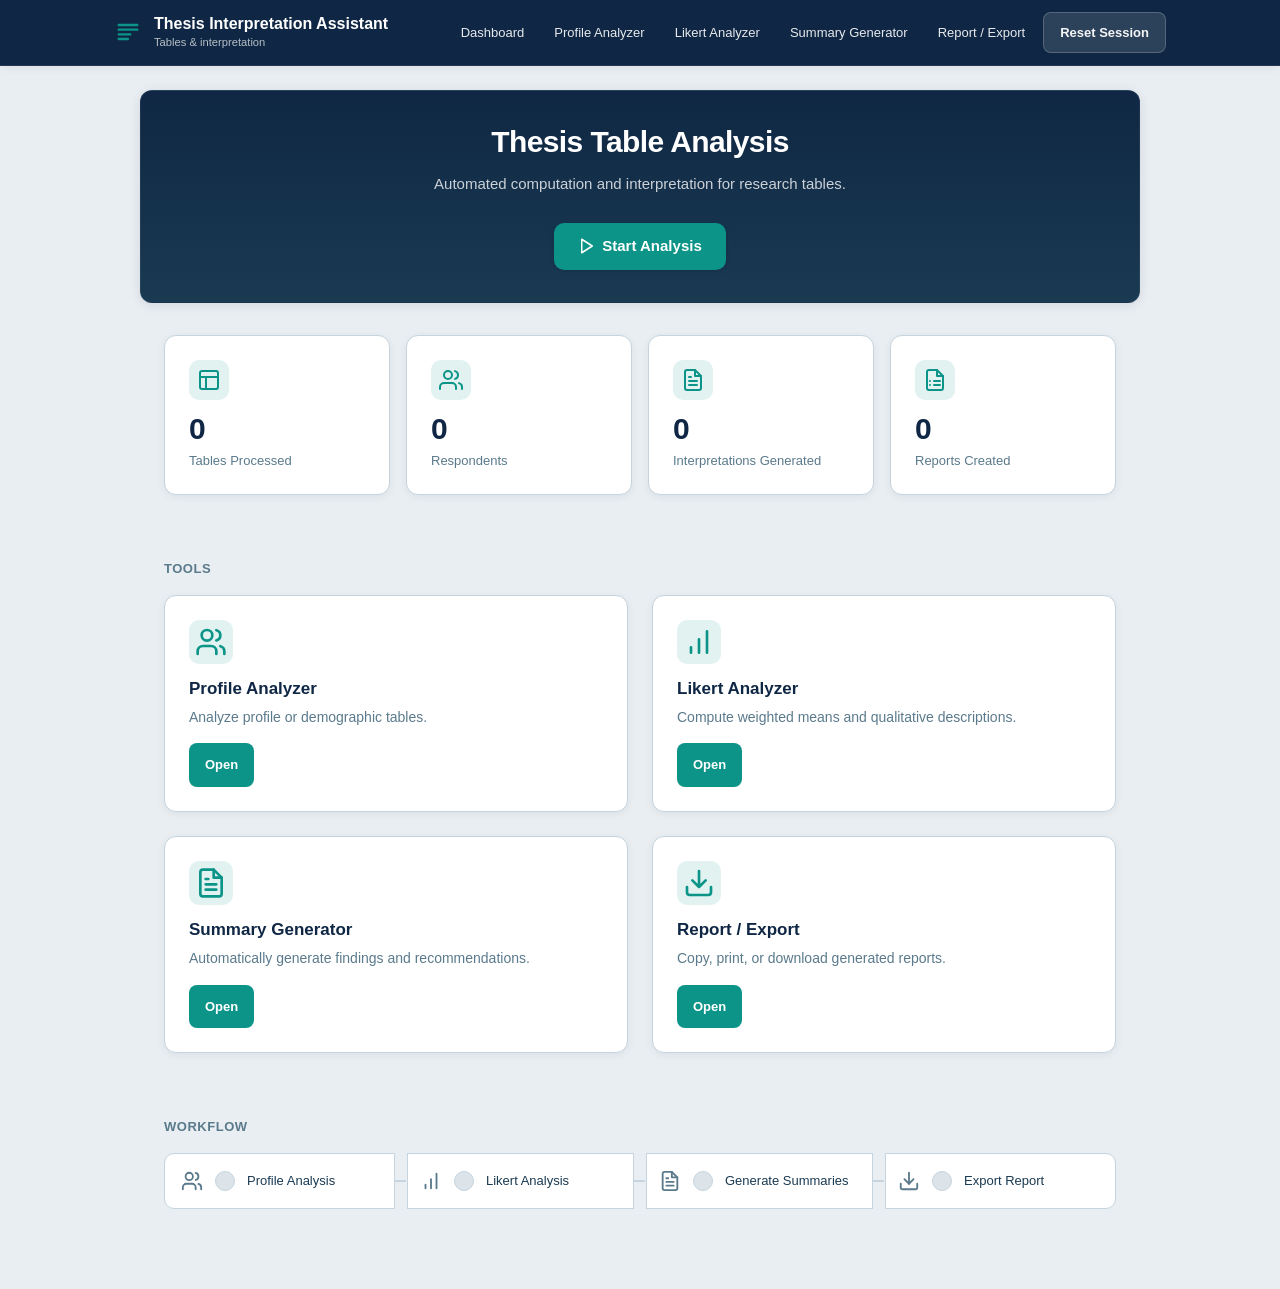
==== index.html @ ba46bb06 "Initial commit: Thesis Interpretation Assistant - static offline website Made-with: Cursor" ====
<!DOCTYPE html>
<html lang="en">
<head>
  <meta charset="UTF-8">
  <meta name="viewport" content="width=device-width, initial-scale=1.0">
  <title>Thesis Interpretation Assistant — Dashboard</title>
  <link rel="stylesheet" href="css/style.css">
</head>
<body>
  <!-- ========== A) Top Bar (sticky) ========== -->
  <header class="top-bar">
    <div class="top-bar__inner container">
      <a href="index.html" class="brand">
        <span class="brand__icon" aria-hidden="true">
          <svg width="28" height="28" viewBox="0 0 24 24" fill="none" xmlns="http://www.w3.org/2000/svg">
            <path d="M4 6h16M4 10h16M4 14h10M4 18h8" stroke="currentColor" stroke-width="2" stroke-linecap="round"/>
          </svg>
        </span>
        <div class="brand__text">
          <span class="brand__name">Thesis Interpretation Assistant</span>
          <span class="brand__tagline">Tables & interpretation</span>
        </div>
      </a>
      <nav class="top-bar__nav" aria-label="Main navigation">
        <a href="index.html" class="top-bar__link">Dashboard</a>
        <a href="profile-analyzer.html" class="top-bar__link">Profile Analyzer</a>
        <a href="likert-analyzer.html" class="top-bar__link">Likert Analyzer</a>
        <a href="summary-generator.html" class="top-bar__link">Summary Generator</a>
        <a href="report-export.html" class="top-bar__link">Report / Export</a>
        <button type="button" class="btn btn--reset" id="btn-reset-session" aria-label="Reset session data">Reset Session</button>
      </nav>
      <button type="button" class="hamburger" id="hamburger" aria-label="Toggle menu" aria-expanded="false">
        <span class="hamburger__line"></span>
        <span class="hamburger__line"></span>
        <span class="hamburger__line"></span>
      </button>
    </div>
    <div class="nav-dropdown" id="nav-dropdown" aria-hidden="true">
      <a href="index.html" class="nav-dropdown__link">Dashboard</a>
      <a href="profile-analyzer.html" class="nav-dropdown__link">Profile Analyzer</a>
      <a href="likert-analyzer.html" class="nav-dropdown__link">Likert Analyzer</a>
      <a href="summary-generator.html" class="nav-dropdown__link">Summary Generator</a>
      <a href="report-export.html" class="nav-dropdown__link">Report / Export</a>
      <button type="button" class="btn btn--reset nav-dropdown__reset" id="btn-reset-mobile">Reset Session</button>
    </div>
  </header>

  <main class="main">
    <!-- ========== B) Dashboard Header ========== -->
    <section class="hero dashboard-header" aria-labelledby="hero-title">
      <div class="container dashboard-header__inner">
        <h1 id="hero-title" class="dashboard-header__title">Thesis Table Analysis</h1>
        <p class="dashboard-header__subtitle">Automated computation and interpretation for research tables.</p>
        <a href="profile-analyzer.html" class="btn btn--primary dashboard-header__cta">
          <span class="dashboard-header__cta-icon" aria-hidden="true">
            <svg width="18" height="18" viewBox="0 0 24 24" fill="none" stroke="currentColor" stroke-width="2" stroke-linecap="round" stroke-linejoin="round"><polygon points="5 3 19 12 5 21 5 3"/></svg>
          </span>
          Start Analysis
        </a>
      </div>
    </section>

    <!-- ========== C) Statistics Cards ========== -->
    <section class="kpi" aria-labelledby="kpi-heading">
      <div class="container">
        <h2 id="kpi-heading" class="visually-hidden">Session statistics</h2>
        <div class="kpi__grid">
          <article class="kpi-card" title="Reset with Reset Session">
            <span class="kpi-card__icon" aria-hidden="true">
              <svg width="24" height="24" viewBox="0 0 24 24" fill="none" stroke="currentColor" stroke-width="2" stroke-linecap="round" stroke-linejoin="round"><rect x="3" y="3" width="18" height="18" rx="2"/><path d="M3 9h18M9 21V9"/></svg>
            </span>
            <span class="kpi-card__value" id="kpi-tables">0</span>
            <span class="kpi-card__label">Tables Processed</span>
          </article>
          <article class="kpi-card" title="Reset with Reset Session">
            <span class="kpi-card__icon" aria-hidden="true">
              <svg width="24" height="24" viewBox="0 0 24 24" fill="none" stroke="currentColor" stroke-width="2" stroke-linecap="round" stroke-linejoin="round"><path d="M17 21v-2a4 4 0 0 0-4-4H5a4 4 0 0 0-4 4v2"/><circle cx="9" cy="7" r="4"/><path d="M23 21v-2a4 4 0 0 0-3-3.87M16 3.13a4 4 0 0 1 0 7.75"/></svg>
            </span>
            <span class="kpi-card__value" id="kpi-respondents">0</span>
            <span class="kpi-card__label">Respondents</span>
          </article>
          <article class="kpi-card" title="Reset with Reset Session">
            <span class="kpi-card__icon" aria-hidden="true">
              <svg width="24" height="24" viewBox="0 0 24 24" fill="none" stroke="currentColor" stroke-width="2" stroke-linecap="round" stroke-linejoin="round"><path d="M14 2H6a2 2 0 0 0-2 2v16a2 2 0 0 0 2 2h12a2 2 0 0 0 2-2V8z"/><path d="M14 2v6h6M16 13H8M16 17H8M10 9H8"/></svg>
            </span>
            <span class="kpi-card__value" id="kpi-interpretations">0</span>
            <span class="kpi-card__label">Interpretations Generated</span>
          </article>
          <article class="kpi-card" title="Reset with Reset Session">
            <span class="kpi-card__icon" aria-hidden="true">
              <svg width="24" height="24" viewBox="0 0 24 24" fill="none" stroke="currentColor" stroke-width="2" stroke-linecap="round" stroke-linejoin="round"><path d="M14 2H6a2 2 0 0 0-2 2v16a2 2 0 0 0 2 2h12a2 2 0 0 0 2-2V8z"/><path d="M14 2v6h6M11 13h6M11 17h6M7 13h.01M7 17h.01"/></svg>
            </span>
            <span class="kpi-card__value" id="kpi-reports">0</span>
            <span class="kpi-card__label">Reports Created</span>
          </article>
        </div>
      </div>
    </section>

    <!-- ========== D) Tools Grid (2x2) ========== -->
    <section class="quick-actions" aria-labelledby="quick-actions-heading">
      <div class="container">
        <h2 id="quick-actions-heading" class="section-title">Tools</h2>
        <div class="quick-actions__grid">
          <article class="action-card">
            <span class="action-card__icon" aria-hidden="true">
              <svg width="32" height="32" viewBox="0 0 24 24" fill="none" stroke="currentColor" stroke-width="2" stroke-linecap="round" stroke-linejoin="round"><path d="M16 21v-2a4 4 0 0 0-4-4H6a4 4 0 0 0-4 4v2"/><circle cx="9" cy="7" r="4"/><path d="M22 21v-2a4 4 0 0 0-3-3.87M16 3.13a4 4 0 0 1 0 7.75"/></svg>
            </span>
            <h3 class="action-card__title">Profile Analyzer</h3>
            <p class="action-card__desc">Analyze profile or demographic tables.</p>
            <a href="profile-analyzer.html" class="btn btn--accent">Open</a>
          </article>
          <article class="action-card">
            <span class="action-card__icon" aria-hidden="true">
              <svg width="32" height="32" viewBox="0 0 24 24" fill="none" stroke="currentColor" stroke-width="2" stroke-linecap="round" stroke-linejoin="round"><path d="M12 20V10M18 20V4M6 20v-4"/></svg>
            </span>
            <h3 class="action-card__title">Likert Analyzer</h3>
            <p class="action-card__desc">Compute weighted means and qualitative descriptions.</p>
            <a href="likert-analyzer.html" class="btn btn--accent">Open</a>
          </article>
          <article class="action-card">
            <span class="action-card__icon" aria-hidden="true">
              <svg width="32" height="32" viewBox="0 0 24 24" fill="none" stroke="currentColor" stroke-width="2" stroke-linecap="round" stroke-linejoin="round"><path d="M14 2H6a2 2 0 0 0-2 2v16a2 2 0 0 0 2 2h12a2 2 0 0 0 2-2V8z"/><path d="M14 2v6h6M16 13H8M16 17H8M10 9H8"/></svg>
            </span>
            <h3 class="action-card__title">Summary Generator</h3>
            <p class="action-card__desc">Automatically generate findings and recommendations.</p>
            <a href="summary-generator.html" class="btn btn--accent">Open</a>
          </article>
          <article class="action-card">
            <span class="action-card__icon" aria-hidden="true">
              <svg width="32" height="32" viewBox="0 0 24 24" fill="none" stroke="currentColor" stroke-width="2" stroke-linecap="round" stroke-linejoin="round"><path d="M21 15v4a2 2 0 0 1-2 2H5a2 2 0 0 1-2-2v-4M7 10l5 5 5-5M12 15V3"/></svg>
            </span>
            <h3 class="action-card__title">Report / Export</h3>
            <p class="action-card__desc">Copy, print, or download generated reports.</p>
            <a href="report-export.html" class="btn btn--accent">Open</a>
          </article>
        </div>
      </div>
    </section>

    <!-- ========== E) Workflow Steps ========== -->
    <section class="workflow" aria-labelledby="workflow-heading">
      <div class="container">
        <h2 id="workflow-heading" class="section-title">Workflow</h2>
        <div class="workflow__steps" role="list">
          <div class="workflow__step" role="listitem" id="workflow-step-1">
            <span class="workflow__icon" aria-hidden="true">
              <svg width="22" height="22" viewBox="0 0 24 24" fill="none" stroke="currentColor" stroke-width="2" stroke-linecap="round" stroke-linejoin="round"><path d="M16 21v-2a4 4 0 0 0-4-4H6a4 4 0 0 0-4 4v2"/><circle cx="9" cy="7" r="4"/><path d="M22 21v-2a4 4 0 0 0-3-3.87M16 3.13a4 4 0 0 1 0 7.75"/></svg>
            </span>
            <span class="workflow__mark" aria-hidden="true"></span>
            <span class="workflow__label">Profile Analysis</span>
          </div>
          <div class="workflow__step" role="listitem" id="workflow-step-2">
            <span class="workflow__icon" aria-hidden="true">
              <svg width="22" height="22" viewBox="0 0 24 24" fill="none" stroke="currentColor" stroke-width="2" stroke-linecap="round" stroke-linejoin="round"><path d="M12 20V10"/><path d="M18 20V4"/><path d="M6 20v-4"/></svg>
            </span>
            <span class="workflow__mark" aria-hidden="true"></span>
            <span class="workflow__label">Likert Analysis</span>
          </div>
          <div class="workflow__step" role="listitem" id="workflow-step-3">
            <span class="workflow__icon" aria-hidden="true">
              <svg width="22" height="22" viewBox="0 0 24 24" fill="none" stroke="currentColor" stroke-width="2" stroke-linecap="round" stroke-linejoin="round"><path d="M14 2H6a2 2 0 0 0-2 2v16a2 2 0 0 0 2 2h12a2 2 0 0 0 2-2V8z"/><path d="M14 2v6h6"/><path d="M16 13H8"/><path d="M16 17H8"/><path d="M10 9H8"/></svg>
            </span>
            <span class="workflow__mark" aria-hidden="true"></span>
            <span class="workflow__label">Generate Summaries</span>
          </div>
          <div class="workflow__step workflow__step--last" role="listitem" id="workflow-step-4">
            <span class="workflow__icon" aria-hidden="true">
              <svg width="22" height="22" viewBox="0 0 24 24" fill="none" stroke="currentColor" stroke-width="2" stroke-linecap="round" stroke-linejoin="round"><path d="M21 15v4a2 2 0 0 1-2 2H5a2 2 0 0 1-2-2v-4"/><polyline points="7 10 12 15 17 10"/><line x1="12" y1="15" x2="12" y2="3"/></svg>
            </span>
            <span class="workflow__mark" aria-hidden="true"></span>
            <span class="workflow__label">Export Report</span>
          </div>
        </div>
      </div>
    </section>

  </main>

  <!-- ========== Reset Session Confirmation Modal ========== -->
  <div class="modal" id="reset-modal" role="dialog" aria-labelledby="modal-title" aria-modal="true" hidden>
    <div class="modal__backdrop" id="modal-backdrop"></div>
    <div class="modal__panel">
      <h2 id="modal-title" class="modal__title">Reset session?</h2>
      <p class="modal__text">Clear session counters and recent activity. Cannot be undone.</p>
      <div class="modal__actions">
        <button type="button" class="btn btn--secondary" id="modal-cancel">Cancel</button>
        <button type="button" class="btn btn--danger" id="modal-confirm">Reset Session</button>
      </div>
    </div>
  </div>

  <script src="js/dashboard.js"></script>
</body>
</html>
---- css/style.css ----
/* ============================================
   Thesis Interpretation Assistant — Dashboard
   Deep Ocean theme: navy, teal, white cards
   ============================================ */

:root {
  /* Deep Ocean palette */
  --ocean-deep: #0a1628;
  --ocean-navy: #0f2744;
  --ocean-mid: #1a3a52;
  --teal: #0d9488;
  --teal-hover: #0f766e;
  --teal-light: rgba(13, 148, 136, 0.12);
  --bg: #e8eef2;
  --bg-elevated: #ffffff;
  --border: #c5d4de;
  --border-subtle: #dce4e9;
  --text: #0f2744;
  --text-secondary: #1a3a52;
  --text-muted: #5a7a8c;
  --accent: var(--teal);
  --accent-hover: var(--teal-hover);
  --accent-bg: var(--teal-light);
  --radius-sm: 8px;
  --radius-md: 10px;
  --radius-lg: 12px;
  --radius-xl: 12px;
  --shadow: 0 2px 8px rgba(10, 22, 40, 0.06);
  --shadow-hover: 0 4px 16px rgba(10, 22, 40, 0.1);
  --space-xs: 6px;
  --space-sm: 12px;
  --space-md: 16px;
  --space-lg: 24px;
  --space-xl: 32px;
  --space-2xl: 48px;
  --font-sans: -apple-system, BlinkMacSystemFont, "Segoe UI", Roboto, "Helvetica Neue", Arial, sans-serif;
  --transition: 0.2s ease;
}

.visually-hidden {
  position: absolute;
  width: 1px;
  height: 1px;
  padding: 0;
  margin: -1px;
  overflow: hidden;
  clip: rect(0, 0, 0, 0);
  white-space: nowrap;
  border: 0;
}

*, *::before, *::after { box-sizing: border-box; }
html { scroll-behavior: smooth; }
body {
  margin: 0;
  font-family: var(--font-sans);
  font-size: 15px;
  line-height: 1.5;
  color: var(--text);
  background: var(--bg);
  min-height: 100vh;
  -webkit-font-smoothing: antialiased;
}

.container {
  max-width: 1000px;
  margin: 0 auto;
  padding: 0 var(--space-lg);
}
.container--wide {
  max-width: 1100px;
}

/* ========== Top Bar (Deep Ocean) ========== */
.top-bar {
  position: sticky;
  top: 0;
  z-index: 100;
  background: var(--ocean-navy);
  border-bottom: 1px solid rgba(255, 255, 255, 0.08);
  box-shadow: var(--shadow);
}
.top-bar__inner {
  display: flex;
  align-items: center;
  justify-content: space-between;
  gap: var(--space-md);
  padding: var(--space-sm) var(--space-lg);
  max-width: 1100px;
  margin: 0 auto;
}
.brand {
  display: inline-flex;
  align-items: center;
  gap: var(--space-sm);
  color: var(--bg-elevated);
  text-decoration: none;
  transition: opacity var(--transition);
}
.brand:hover { opacity: 0.9; }
.brand__icon {
  display: flex;
  color: var(--teal);
  flex-shrink: 0;
}
.brand__text { display: flex; flex-direction: column; gap: 1px; }
.brand__name {
  font-weight: 600;
  font-size: 1rem;
  line-height: 1.2;
  color: var(--bg-elevated);
}
.brand__tagline {
  font-size: 0.7rem;
  color: rgba(255, 255, 255, 0.7);
  font-weight: 400;
}
.top-bar__nav {
  display: flex;
  align-items: center;
  gap: var(--space-xs);
  flex-wrap: wrap;
}
.top-bar__link {
  color: rgba(255, 255, 255, 0.9);
  text-decoration: none;
  font-size: 0.8125rem;
  font-weight: 500;
  padding: var(--space-xs) var(--space-sm);
  border-radius: var(--radius-sm);
  transition: color var(--transition), background var(--transition);
}
.top-bar__link:hover {
  color: var(--bg-elevated);
  background: rgba(255, 255, 255, 0.1);
}

/* Buttons */
.btn {
  display: inline-flex;
  align-items: center;
  justify-content: center;
  padding: var(--space-sm) var(--space-md);
  font-family: var(--font-sans);
  font-size: 0.8125rem;
  font-weight: 600;
  border-radius: var(--radius-sm);
  border: none;
  cursor: pointer;
  text-decoration: none;
  transition: background var(--transition), color var(--transition), transform var(--transition);
}
.btn--reset {
  background: rgba(255, 255, 255, 0.12);
  color: rgba(255, 255, 255, 0.95);
  border: 1px solid rgba(255, 255, 255, 0.2);
}
.btn--reset:hover {
  background: rgba(255, 255, 255, 0.2);
  color: var(--bg-elevated);
}
.btn--primary {
  background: var(--accent);
  color: #fff;
}
.btn--primary:hover {
  background: var(--accent-hover);
  transform: translateY(-1px);
}
.btn--secondary {
  background: transparent;
  color: var(--accent);
  border: 1px solid var(--accent);
}
.btn--secondary:hover {
  background: var(--accent-bg);
  transform: translateY(-1px);
}
.btn--accent {
  background: var(--accent);
  color: #fff;
  margin-top: auto;
  align-self: flex-start;
}
.btn--accent:hover {
  background: var(--accent-hover);
  transform: translateY(-1px);
}
.btn--danger {
  background: #dc2626;
  color: #fff;
}
.btn--danger:hover {
  background: #b91c1c;
  transform: translateY(-1px);
}

/* Hamburger */
.hamburger {
  display: none;
  flex-direction: column;
  justify-content: center;
  gap: 5px;
  width: 40px;
  height: 40px;
  padding: 0;
  border: none;
  background: transparent;
  color: var(--bg-elevated);
  cursor: pointer;
  border-radius: var(--radius-sm);
  transition: background var(--transition);
}
.hamburger:hover { background: rgba(255, 255, 255, 0.1); }
.hamburger__line {
  display: block;
  width: 20px;
  height: 2px;
  background: currentColor;
  border-radius: 1px;
  margin: 0 auto;
  transition: transform 0.25s, opacity 0.25s;
}
.hamburger[aria-expanded="true"] .hamburger__line:nth-child(1) {
  transform: translateY(7px) rotate(45deg);
}
.hamburger[aria-expanded="true"] .hamburger__line:nth-child(2) { opacity: 0; }
.hamburger[aria-expanded="true"] .hamburger__line:nth-child(3) {
  transform: translateY(-7px) rotate(-45deg);
}

.nav-dropdown {
  display: none;
  background: var(--ocean-mid);
  padding: var(--space-md) var(--space-lg);
  border-top: 1px solid rgba(255, 255, 255, 0.1);
  flex-direction: column;
  gap: var(--space-xs);
}
.nav-dropdown.is-open { display: flex; }
.nav-dropdown__link {
  color: rgba(255, 255, 255, 0.9);
  text-decoration: none;
  font-size: 0.875rem;
  padding: var(--space-sm);
  border-radius: var(--radius-sm);
  transition: background var(--transition), color var(--transition);
}
.nav-dropdown__link:hover {
  color: var(--bg-elevated);
  background: rgba(255, 255, 255, 0.1);
}
.nav-dropdown__reset {
  width: 100%;
  margin-top: var(--space-sm);
  background: rgba(255, 255, 255, 0.15);
  color: var(--bg-elevated);
  border-color: rgba(255, 255, 255, 0.25);
}
.nav-dropdown__reset:hover {
  background: rgba(255, 255, 255, 0.25);
}

@media (max-width: 900px) {
  .top-bar__nav { display: none; }
  .hamburger { display: flex; }
}

/* ========== Dashboard Header (minimal) ========== */
.main { padding-bottom: var(--space-2xl); }
.hero {
  padding: var(--space-xl) 0;
}
.dashboard-header {
  background: linear-gradient(180deg, var(--ocean-navy) 0%, var(--ocean-mid) 100%);
  border: 1px solid rgba(255, 255, 255, 0.06);
  border-radius: var(--radius-lg);
  box-shadow: 0 2px 12px rgba(10, 22, 40, 0.1);
  margin-top: var(--space-lg);
  margin-left: auto;
  margin-right: auto;
  margin-bottom: 0;
  max-width: 1000px;
  padding: var(--space-xl) var(--space-lg);
  box-sizing: border-box;
}
.dashboard-header__inner {
  display: flex;
  flex-direction: column;
  align-items: center;
  justify-content: center;
  text-align: center;
  gap: var(--space-sm);
  max-width: none;
  padding: 0;
}
.dashboard-header__title {
  margin: 0;
  font-size: clamp(1.5rem, 4vw, 1.875rem);
  font-weight: 700;
  line-height: 1.25;
  color: var(--bg-elevated);
  letter-spacing: -0.02em;
}
.dashboard-header__subtitle {
  margin: 0;
  font-size: 0.9375rem;
  font-weight: 400;
  color: rgba(255, 255, 255, 0.78);
  line-height: 1.5;
}
.dashboard-header__cta {
  display: inline-flex;
  align-items: center;
  justify-content: center;
  gap: var(--space-xs);
  margin-top: var(--space-md);
  padding: var(--space-sm) var(--space-lg);
  font-size: 0.9375rem;
  font-weight: 600;
  border-radius: 10px;
  background: var(--teal);
  color: #fff;
  border: none;
  box-shadow: 0 1px 4px rgba(0, 0, 0, 0.15);
  transition: background 0.2s ease, transform 0.15s ease;
}
.dashboard-header__cta:hover {
  background: var(--teal-hover);
  transform: translateY(-1px);
}
.dashboard-header__cta:focus-visible {
  outline: 2px solid rgba(255, 255, 255, 0.5);
  outline-offset: 2px;
}
.dashboard-header__cta-icon {
  display: inline-flex;
  flex-shrink: 0;
}

@media (max-width: 640px) {
  .dashboard-header {
    padding: var(--space-lg) var(--space-md);
  }
  .dashboard-header__cta {
    width: 100%;
    max-width: 240px;
  }
}

/* ========== Section titles ========== */
.section-title {
  margin: 0 0 var(--space-md);
  font-size: 0.8125rem;
  font-weight: 600;
  color: var(--text-muted);
  text-transform: uppercase;
  letter-spacing: 0.04em;
}

/* ========== Statistics (KPI) Cards ========== */
.kpi { padding: var(--space-xl) 0; }
.kpi__grid {
  display: grid;
  grid-template-columns: repeat(4, 1fr);
  gap: var(--space-md);
}
.kpi-card {
  background: var(--bg-elevated);
  border: 1px solid var(--border);
  border-radius: var(--radius-lg);
  padding: var(--space-lg);
  box-shadow: var(--shadow);
  display: flex;
  flex-direction: column;
  gap: var(--space-xs);
  transition: box-shadow var(--transition), transform var(--transition), border-color var(--transition);
}
.kpi-card:hover {
  box-shadow: var(--shadow-hover);
  transform: translateY(-2px);
  border-color: var(--border-subtle);
}
.kpi-card__icon {
  display: inline-flex;
  width: 40px;
  height: 40px;
  align-items: center;
  justify-content: center;
  background: var(--accent-bg);
  color: var(--teal);
  border-radius: var(--radius-md);
  margin-bottom: var(--space-xs);
  flex-shrink: 0;
}
.kpi-card__value {
  font-size: 1.875rem;
  font-weight: 700;
  color: var(--text);
  line-height: 1.1;
  letter-spacing: -0.02em;
}
.kpi-card__label {
  font-size: 0.8125rem;
  font-weight: 500;
  color: var(--text-muted);
}
.kpi-card__hint {
  display: none;
}

@media (max-width: 768px) {
  .kpi__grid { grid-template-columns: repeat(2, 1fr); }
}
@media (max-width: 420px) {
  .kpi__grid { grid-template-columns: 1fr; }
}

/* ========== Tools (2x2 grid) ========== */
.quick-actions { padding: var(--space-xl) 0; }
.quick-actions__grid {
  display: grid;
  grid-template-columns: repeat(2, 1fr);
  gap: var(--space-lg);
}
.action-card {
  background: var(--bg-elevated);
  border: 1px solid var(--border);
  border-radius: var(--radius-lg);
  padding: var(--space-lg);
  box-shadow: var(--shadow);
  display: flex;
  flex-direction: column;
  min-height: 180px;
  transition: box-shadow var(--transition), border-color var(--transition), transform var(--transition);
}
.action-card:hover {
  box-shadow: var(--shadow-hover);
  border-color: var(--teal);
  transform: translateY(-2px);
}
.action-card__icon {
  display: inline-flex;
  width: 44px;
  height: 44px;
  align-items: center;
  justify-content: center;
  background: var(--accent-bg);
  color: var(--teal);
  border-radius: var(--radius-md);
  margin-bottom: var(--space-sm);
  flex-shrink: 0;
}
.action-card__title {
  margin: 0 0 var(--space-xs);
  font-size: 1.0625rem;
  font-weight: 600;
  color: var(--text);
}
.action-card__desc {
  margin: 0 0 var(--space-md);
  font-size: 0.875rem;
  color: var(--text-muted);
  line-height: 1.45;
  flex-grow: 1;
}
.action-card .btn--accent {
  background: var(--teal);
  color: #fff;
  align-self: flex-start;
  margin-top: auto;
}
.action-card .btn--accent:hover {
  background: var(--teal-hover);
}

@media (max-width: 640px) {
  .quick-actions__grid { grid-template-columns: 1fr; }
}

/* ========== Workflow (horizontal steps + connectors) ========== */
.workflow { padding: var(--space-xl) 0; }
.workflow__steps {
  display: flex;
  align-items: stretch;
  list-style: none;
  margin: 0;
  padding: 0;
  gap: 0;
}
.workflow__step {
  display: flex;
  align-items: center;
  gap: var(--space-sm);
  flex: 1;
  min-width: 0;
  padding: var(--space-md) var(--space-sm);
  background: var(--bg-elevated);
  border: 1px solid var(--border);
  position: relative;
  transition: border-color var(--transition), background var(--transition);
}
.workflow__step:not(:last-child) {
  margin-right: 12px;
}
.workflow__step:first-child {
  border-radius: var(--radius-md) 0 0 var(--radius-md);
  padding-left: var(--space-md);
}
.workflow__step--last,
.workflow__step:last-child {
  border-radius: 0 var(--radius-md) var(--radius-md) 0;
  padding-right: var(--space-md);
  margin-right: 0;
}
.workflow__step--last::after,
.workflow__step:last-child::after {
  display: none;
}
.workflow__step::after {
  content: "";
  position: absolute;
  left: calc(100% + 1px);
  top: 50%;
  width: 11px;
  height: 2px;
  background: var(--border);
  margin-top: -1px;
  z-index: 0;
}
.workflow__step.is-done::after {
  background: var(--teal);
}
.workflow__step:hover {
  background: var(--border-subtle);
}
.workflow__step.is-done .workflow__mark {
  background: var(--teal);
  color: #fff;
  border-color: var(--teal);
}
.workflow__step.is-done .workflow__mark::after {
  content: "✓";
  font-size: 0.7rem;
  font-weight: 700;
}
.workflow__icon {
  flex-shrink: 0;
  display: inline-flex;
  align-items: center;
  justify-content: center;
  color: var(--text-muted);
  transition: color var(--transition);
}
.workflow__step.is-done .workflow__icon {
  color: var(--teal);
}
.workflow__mark {
  width: 20px;
  height: 20px;
  border-radius: 50%;
  background: var(--border-subtle);
  border: 1px solid var(--border);
  flex-shrink: 0;
  display: inline-flex;
  align-items: center;
  justify-content: center;
  transition: background var(--transition), border-color var(--transition);
  position: relative;
  z-index: 1;
}
.workflow__label {
  font-size: 0.8125rem;
  font-weight: 500;
  color: var(--text-secondary);
  white-space: nowrap;
  overflow: hidden;
  text-overflow: ellipsis;
}
.workflow__step.is-done .workflow__label {
  color: var(--text);
}

@media (max-width: 768px) {
  .workflow__steps { flex-wrap: wrap; gap: var(--space-sm); }
  .workflow__step {
    flex: 1 1 calc(50% - var(--space-sm) / 2);
    border: 1px solid var(--border);
    border-radius: var(--radius-md);
    padding: var(--space-sm) var(--space-md);
  }
  .workflow__step::after { display: none; }
  .workflow__step--last::after,
  .workflow__step:last-child::after { display: none; }
}
@media (max-width: 480px) {
  .workflow__step { flex: 1 1 100%; }
}

/* ========== Recent Activity ========== */
.bottom-section {
  padding: var(--space-xl) 0 var(--space-2xl);
  border-top: 1px solid var(--border);
  margin-top: var(--space-lg);
}
.bottom-section .container--wide {
  display: flex;
  flex-direction: column;
  gap: var(--space-xl);
}
.recent-activity {
  margin: 0;
}
.recent-activity__title {
  margin: 0 0 var(--space-sm);
  font-size: 0.8125rem;
  font-weight: 600;
  color: var(--text-muted);
  text-transform: uppercase;
  letter-spacing: 0.04em;
}
.recent-activity__card {
  background: var(--bg-elevated);
  border: 1px solid var(--border);
  border-radius: var(--radius-lg);
  padding: var(--space-lg);
  box-shadow: var(--shadow);
  display: flex;
  gap: var(--space-sm);
  align-items: flex-start;
}
.recent-activity__icon {
  flex-shrink: 0;
  color: var(--text-muted);
  opacity: 0.7;
  margin-top: 2px;
}
.recent-activity__list {
  list-style: none;
  margin: 0;
  padding: 0;
  display: flex;
  flex-direction: column;
  gap: 0;
  flex: 1;
}
.recent-activity__item {
  font-size: 0.8125rem;
  padding: var(--space-sm) 0;
  border-bottom: 1px solid var(--border-subtle);
  display: flex;
  flex-direction: column;
  gap: 2px;
}
.recent-activity__item:last-child { border-bottom: none; }
.recent-activity__item-text { color: var(--text); }
.recent-activity__item-time {
  font-size: 0.7rem;
  color: var(--text-muted);
}
.recent-activity__empty {
  font-size: 0.875rem;
  color: var(--text-muted);
  padding: var(--space-sm) 0;
  border: none;
  font-style: normal;
  opacity: 0.9;
}

/* ========== Export Section ========== */
.export-section {
  margin: 0;
}
.export-section__card {
  background: var(--bg-elevated);
  border: 1px solid var(--border);
  border-radius: var(--radius-lg);
  padding: var(--space-lg);
  box-shadow: var(--shadow);
}
.export-section__desc {
  margin: 0 0 var(--space-md);
  font-size: 0.9375rem;
  color: var(--text-secondary);
}
.export-section__actions {
  display: flex;
  flex-wrap: wrap;
  gap: var(--space-sm);
}
.btn--export {
  display: inline-flex;
  align-items: center;
  gap: var(--space-xs);
  padding: var(--space-sm) var(--space-md);
  font-size: 0.875rem;
  font-weight: 500;
  background: var(--bg);
  color: var(--text);
  border: 1px solid var(--border);
  border-radius: var(--radius-sm);
  text-decoration: none;
  transition: background var(--transition), border-color var(--transition), color var(--transition);
}
.btn--export:hover {
  background: var(--accent-bg);
  border-color: var(--teal);
  color: var(--ocean-navy);
}
.btn__icon {
  display: inline-flex;
  flex-shrink: 0;
  color: var(--teal);
}

/* ========== System Status Badge ========== */
.status-badge {
  display: inline-flex;
  align-items: center;
  gap: var(--space-xs);
  padding: var(--space-sm) var(--space-md);
  background: rgba(34, 197, 94, 0.12);
  border: 1px solid rgba(34, 197, 94, 0.3);
  border-radius: var(--radius-sm);
  font-size: 0.8125rem;
  color: var(--text-secondary);
  width: fit-content;
}
.status-badge__icon {
  display: inline-flex;
  flex-shrink: 0;
  color: #16a34a;
}

/* ========== Footer ========== */
.footer {
  padding: var(--space-lg) 0 0;
  border-top: 1px solid var(--border);
  margin-top: var(--space-md);
}
.footer__version {
  margin: 0 0 var(--space-xs);
  font-size: 0.75rem;
  color: var(--text-muted);
  font-weight: 600;
}
.footer__brand {
  margin: 0;
  font-size: 0.8125rem;
  color: var(--text-muted);
  line-height: 1.4;
}

/* ========== Modal ========== */
.modal {
  position: fixed;
  inset: 0;
  z-index: 200;
  display: flex;
  align-items: center;
  justify-content: center;
  padding: var(--space-lg);
}
.modal[hidden] { display: none; }
.modal__backdrop {
  position: absolute;
  inset: 0;
  background: rgba(0, 0, 0, 0.4);
  cursor: pointer;
}
.modal__panel {
  position: relative;
  background: var(--bg-elevated);
  border: 1px solid var(--border);
  border-radius: var(--radius-lg);
  padding: var(--space-xl);
  max-width: 380px;
  width: 100%;
  box-shadow: var(--shadow-hover);
  animation: modalIn 0.2s ease;
}
@keyframes modalIn {
  from { opacity: 0; transform: scale(0.98); }
  to { opacity: 1; transform: scale(1); }
}
.modal__title {
  margin: 0 0 var(--space-sm);
  font-size: 1.125rem;
  font-weight: 600;
  color: var(--text);
}
.modal__text {
  margin: 0 0 var(--space-lg);
  font-size: 0.875rem;
  color: var(--text-secondary);
  line-height: 1.5;
}
.modal__actions {
  display: flex;
  gap: var(--space-sm);
  justify-content: flex-end;
}
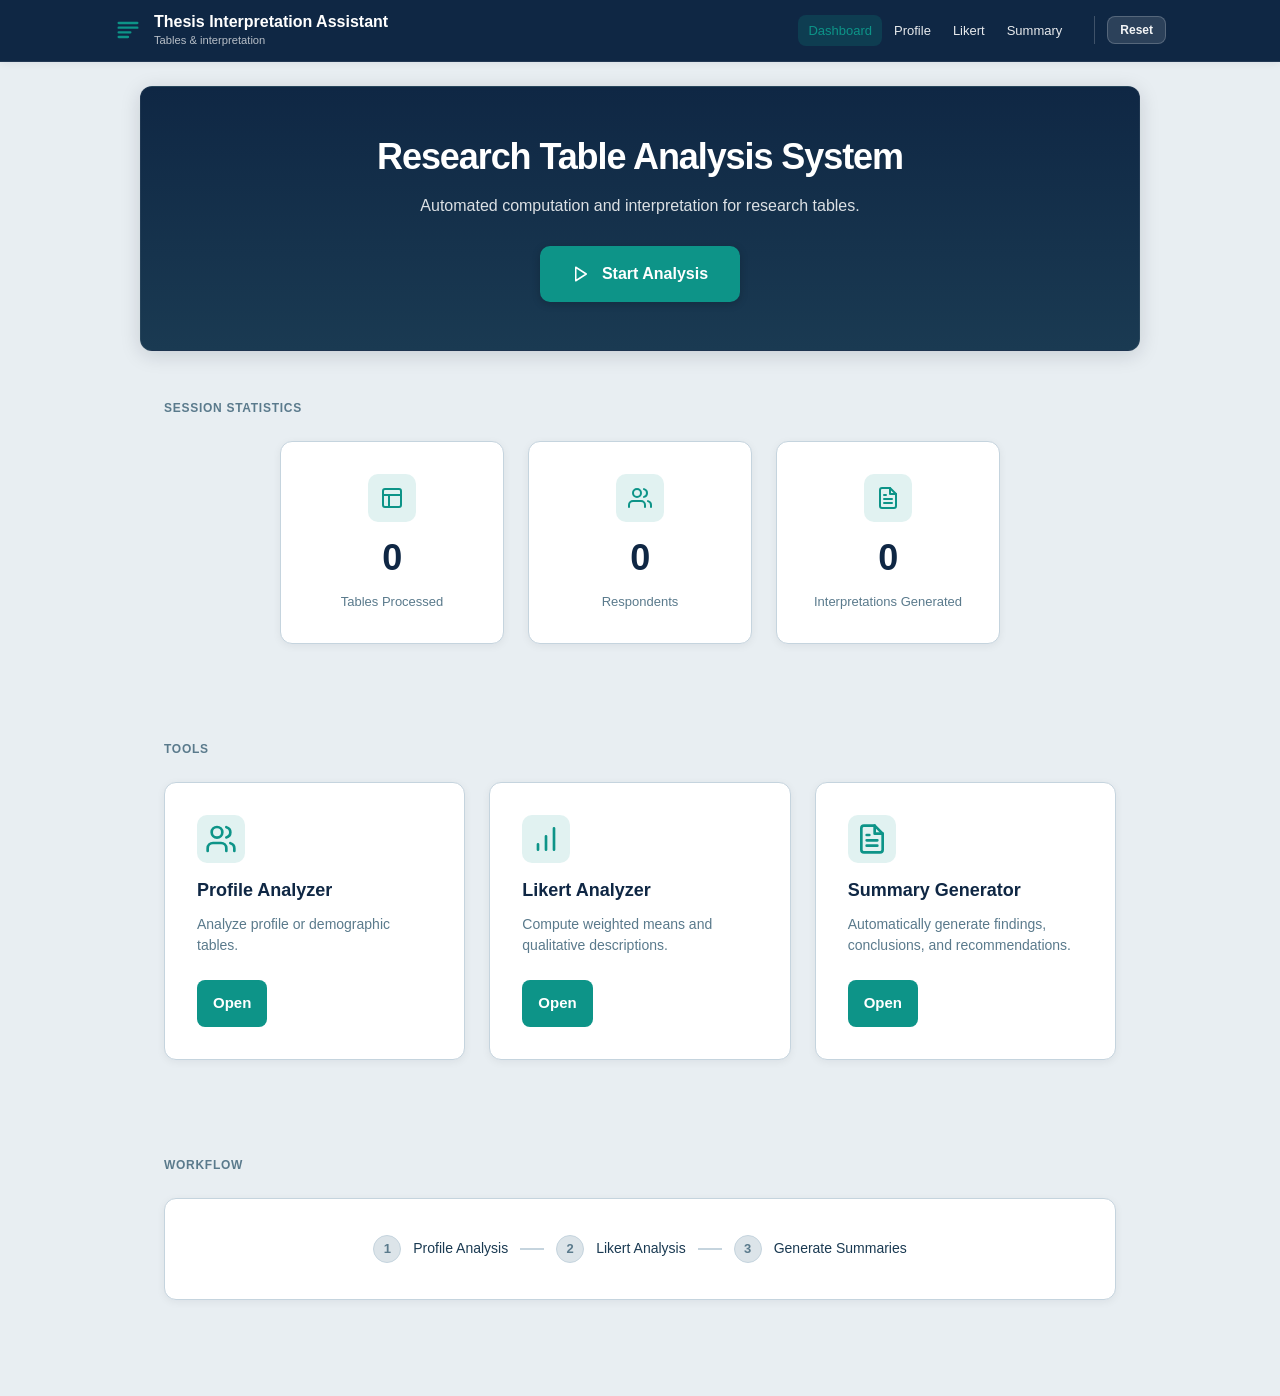
==== commit 5812c923: "done" ====
--- a/index.html
+++ b/index.html
@@ -21,14 +21,17 @@
           <span class="brand__tagline">Tables & interpretation</span>
         </div>
       </a>
-      <nav class="top-bar__nav" aria-label="Main navigation">
-        <a href="index.html" class="top-bar__link">Dashboard</a>
-        <a href="profile-analyzer.html" class="top-bar__link">Profile Analyzer</a>
-        <a href="likert-analyzer.html" class="top-bar__link">Likert Analyzer</a>
-        <a href="summary-generator.html" class="top-bar__link">Summary Generator</a>
-        <a href="report-export.html" class="top-bar__link">Report / Export</a>
-        <button type="button" class="btn btn--reset" id="btn-reset-session" aria-label="Reset session data">Reset Session</button>
-      </nav>
+      <div class="top-bar__right">
+        <nav class="top-bar__nav" aria-label="Main navigation">
+          <a href="index.html" class="top-bar__link is-active">Dashboard</a>
+          <a href="profile-analyzer.html" class="top-bar__link">Profile</a>
+          <a href="likert-analyzer.html" class="top-bar__link">Likert</a>
+          <a href="summary-generator.html" class="top-bar__link">Summary</a>
+        </nav>
+        <div class="top-bar__actions">
+          <button type="button" class="btn btn--reset btn--sm" id="btn-reset-session" aria-label="Reset session data">Reset</button>
+        </div>
+      </div>
       <button type="button" class="hamburger" id="hamburger" aria-label="Toggle menu" aria-expanded="false">
         <span class="hamburger__line"></span>
         <span class="hamburger__line"></span>
@@ -37,11 +40,10 @@
     </div>
     <div class="nav-dropdown" id="nav-dropdown" aria-hidden="true">
       <a href="index.html" class="nav-dropdown__link">Dashboard</a>
-      <a href="profile-analyzer.html" class="nav-dropdown__link">Profile Analyzer</a>
-      <a href="likert-analyzer.html" class="nav-dropdown__link">Likert Analyzer</a>
-      <a href="summary-generator.html" class="nav-dropdown__link">Summary Generator</a>
-      <a href="report-export.html" class="nav-dropdown__link">Report / Export</a>
-      <button type="button" class="btn btn--reset nav-dropdown__reset" id="btn-reset-mobile">Reset Session</button>
+      <a href="profile-analyzer.html" class="nav-dropdown__link">Profile</a>
+      <a href="likert-analyzer.html" class="nav-dropdown__link">Likert</a>
+      <a href="summary-generator.html" class="nav-dropdown__link">Summary</a>
+      <button type="button" class="btn btn--reset nav-dropdown__reset" id="btn-reset-mobile">Reset</button>
     </div>
   </header>
 
@@ -49,7 +51,7 @@
     <!-- ========== B) Dashboard Header ========== -->
     <section class="hero dashboard-header" aria-labelledby="hero-title">
       <div class="container dashboard-header__inner">
-        <h1 id="hero-title" class="dashboard-header__title">Thesis Table Analysis</h1>
+        <h1 id="hero-title" class="dashboard-header__title">Research Table Analysis System</h1>
         <p class="dashboard-header__subtitle">Automated computation and interpretation for research tables.</p>
         <a href="profile-analyzer.html" class="btn btn--primary dashboard-header__cta">
           <span class="dashboard-header__cta-icon" aria-hidden="true">
@@ -60,10 +62,10 @@
       </div>
     </section>
 
-    <!-- ========== C) Statistics Cards ========== -->
+    <!-- ========== C) Session Statistics ========== -->
     <section class="kpi" aria-labelledby="kpi-heading">
       <div class="container">
-        <h2 id="kpi-heading" class="visually-hidden">Session statistics</h2>
+        <h2 id="kpi-heading" class="kpi__title">Session Statistics</h2>
         <div class="kpi__grid">
           <article class="kpi-card" title="Reset with Reset Session">
             <span class="kpi-card__icon" aria-hidden="true">
@@ -86,21 +88,14 @@
             <span class="kpi-card__value" id="kpi-interpretations">0</span>
             <span class="kpi-card__label">Interpretations Generated</span>
           </article>
-          <article class="kpi-card" title="Reset with Reset Session">
-            <span class="kpi-card__icon" aria-hidden="true">
-              <svg width="24" height="24" viewBox="0 0 24 24" fill="none" stroke="currentColor" stroke-width="2" stroke-linecap="round" stroke-linejoin="round"><path d="M14 2H6a2 2 0 0 0-2 2v16a2 2 0 0 0 2 2h12a2 2 0 0 0 2-2V8z"/><path d="M14 2v6h6M11 13h6M11 17h6M7 13h.01M7 17h.01"/></svg>
-            </span>
-            <span class="kpi-card__value" id="kpi-reports">0</span>
-            <span class="kpi-card__label">Reports Created</span>
-          </article>
         </div>
       </div>
     </section>
 
-    <!-- ========== D) Tools Grid (2x2) ========== -->
+    <!-- ========== D) Tools ========== -->
     <section class="quick-actions" aria-labelledby="quick-actions-heading">
       <div class="container">
-        <h2 id="quick-actions-heading" class="section-title">Tools</h2>
+        <h2 id="quick-actions-heading" class="quick-actions__title">Tools</h2>
         <div class="quick-actions__grid">
           <article class="action-card">
             <span class="action-card__icon" aria-hidden="true">
@@ -123,53 +118,31 @@
               <svg width="32" height="32" viewBox="0 0 24 24" fill="none" stroke="currentColor" stroke-width="2" stroke-linecap="round" stroke-linejoin="round"><path d="M14 2H6a2 2 0 0 0-2 2v16a2 2 0 0 0 2 2h12a2 2 0 0 0 2-2V8z"/><path d="M14 2v6h6M16 13H8M16 17H8M10 9H8"/></svg>
             </span>
             <h3 class="action-card__title">Summary Generator</h3>
-            <p class="action-card__desc">Automatically generate findings and recommendations.</p>
+            <p class="action-card__desc">Automatically generate findings, conclusions, and recommendations.</p>
             <a href="summary-generator.html" class="btn btn--accent">Open</a>
-          </article>
-          <article class="action-card">
-            <span class="action-card__icon" aria-hidden="true">
-              <svg width="32" height="32" viewBox="0 0 24 24" fill="none" stroke="currentColor" stroke-width="2" stroke-linecap="round" stroke-linejoin="round"><path d="M21 15v4a2 2 0 0 1-2 2H5a2 2 0 0 1-2-2v-4M7 10l5 5 5-5M12 15V3"/></svg>
-            </span>
-            <h3 class="action-card__title">Report / Export</h3>
-            <p class="action-card__desc">Copy, print, or download generated reports.</p>
-            <a href="report-export.html" class="btn btn--accent">Open</a>
           </article>
         </div>
       </div>
     </section>
 
-    <!-- ========== E) Workflow Steps ========== -->
+    <!-- ========== E) Workflow ========== -->
     <section class="workflow" aria-labelledby="workflow-heading">
       <div class="container">
-        <h2 id="workflow-heading" class="section-title">Workflow</h2>
+        <h2 id="workflow-heading" class="workflow__title">Workflow</h2>
         <div class="workflow__steps" role="list">
           <div class="workflow__step" role="listitem" id="workflow-step-1">
-            <span class="workflow__icon" aria-hidden="true">
-              <svg width="22" height="22" viewBox="0 0 24 24" fill="none" stroke="currentColor" stroke-width="2" stroke-linecap="round" stroke-linejoin="round"><path d="M16 21v-2a4 4 0 0 0-4-4H6a4 4 0 0 0-4 4v2"/><circle cx="9" cy="7" r="4"/><path d="M22 21v-2a4 4 0 0 0-3-3.87M16 3.13a4 4 0 0 1 0 7.75"/></svg>
-            </span>
-            <span class="workflow__mark" aria-hidden="true"></span>
+            <span class="workflow__num" aria-hidden="true">1</span>
             <span class="workflow__label">Profile Analysis</span>
           </div>
+          <span class="workflow__connector" aria-hidden="true"></span>
           <div class="workflow__step" role="listitem" id="workflow-step-2">
-            <span class="workflow__icon" aria-hidden="true">
-              <svg width="22" height="22" viewBox="0 0 24 24" fill="none" stroke="currentColor" stroke-width="2" stroke-linecap="round" stroke-linejoin="round"><path d="M12 20V10"/><path d="M18 20V4"/><path d="M6 20v-4"/></svg>
-            </span>
-            <span class="workflow__mark" aria-hidden="true"></span>
+            <span class="workflow__num" aria-hidden="true">2</span>
             <span class="workflow__label">Likert Analysis</span>
           </div>
-          <div class="workflow__step" role="listitem" id="workflow-step-3">
-            <span class="workflow__icon" aria-hidden="true">
-              <svg width="22" height="22" viewBox="0 0 24 24" fill="none" stroke="currentColor" stroke-width="2" stroke-linecap="round" stroke-linejoin="round"><path d="M14 2H6a2 2 0 0 0-2 2v16a2 2 0 0 0 2 2h12a2 2 0 0 0 2-2V8z"/><path d="M14 2v6h6"/><path d="M16 13H8"/><path d="M16 17H8"/><path d="M10 9H8"/></svg>
-            </span>
-            <span class="workflow__mark" aria-hidden="true"></span>
+          <span class="workflow__connector" aria-hidden="true"></span>
+          <div class="workflow__step workflow__step--last" role="listitem" id="workflow-step-3">
+            <span class="workflow__num" aria-hidden="true">3</span>
             <span class="workflow__label">Generate Summaries</span>
-          </div>
-          <div class="workflow__step workflow__step--last" role="listitem" id="workflow-step-4">
-            <span class="workflow__icon" aria-hidden="true">
-              <svg width="22" height="22" viewBox="0 0 24 24" fill="none" stroke="currentColor" stroke-width="2" stroke-linecap="round" stroke-linejoin="round"><path d="M21 15v4a2 2 0 0 1-2 2H5a2 2 0 0 1-2-2v-4"/><polyline points="7 10 12 15 17 10"/><line x1="12" y1="15" x2="12" y2="3"/></svg>
-            </span>
-            <span class="workflow__mark" aria-hidden="true"></span>
-            <span class="workflow__label">Export Report</span>
           </div>
         </div>
       </div>
--- a/css/style.css
+++ b/css/style.css
@@ -84,10 +84,16 @@
   display: flex;
   align-items: center;
   justify-content: space-between;
-  gap: var(--space-md);
+  gap: var(--space-lg);
   padding: var(--space-sm) var(--space-lg);
   max-width: 1100px;
   margin: 0 auto;
+}
+.top-bar__right {
+  display: flex;
+  align-items: center;
+  gap: var(--space-md);
+  flex-shrink: 0;
 }
 .brand {
   display: inline-flex;
@@ -118,21 +124,25 @@
 .top-bar__nav {
   display: flex;
   align-items: center;
-  gap: var(--space-xs);
-  flex-wrap: wrap;
+  gap: 2px;
 }
 .top-bar__link {
   color: rgba(255, 255, 255, 0.9);
   text-decoration: none;
   font-size: 0.8125rem;
   font-weight: 500;
-  padding: var(--space-xs) var(--space-sm);
+  padding: 6px 10px;
   border-radius: var(--radius-sm);
   transition: color var(--transition), background var(--transition);
+  white-space: nowrap;
 }
 .top-bar__link:hover {
   color: var(--bg-elevated);
   background: rgba(255, 255, 255, 0.1);
+}
+.top-bar__link.is-active {
+  color: var(--teal);
+  background: rgba(13, 148, 136, 0.2);
 }
 
 /* Buttons */
@@ -159,6 +169,18 @@
   background: rgba(255, 255, 255, 0.2);
   color: var(--bg-elevated);
 }
+.btn--sm {
+  padding: 6px 12px;
+  font-size: 0.75rem;
+}
+.top-bar__actions {
+  display: flex;
+  align-items: center;
+  gap: 8px;
+  padding-left: var(--space-sm);
+  margin-left: var(--space-xs);
+  border-left: 1px solid rgba(255, 255, 255, 0.2);
+}
 .btn--primary {
   background: var(--accent);
   color: #fff;
@@ -166,6 +188,11 @@
 .btn--primary:hover {
   background: var(--accent-hover);
   transform: translateY(-1px);
+}
+.btn--primary:disabled {
+  opacity: 0.6;
+  cursor: not-allowed;
+  transform: none;
 }
 .btn--secondary {
   background: transparent;
@@ -250,6 +277,10 @@
   color: var(--bg-elevated);
   background: rgba(255, 255, 255, 0.1);
 }
+.nav-dropdown__save {
+  width: 100%;
+  margin-top: var(--space-sm);
+}
 .nav-dropdown__reset {
   width: 100%;
   margin-top: var(--space-sm);
@@ -261,12 +292,16 @@
   background: rgba(255, 255, 255, 0.25);
 }
 
-@media (max-width: 900px) {
-  .top-bar__nav { display: none; }
+@media (max-width: 1024px) {
+  .top-bar__right { display: none; }
   .hamburger { display: flex; }
 }
-
-/* ========== Dashboard Header (minimal) ========== */
+@media (max-width: 600px) {
+  .brand__tagline { display: none; }
+  .brand__name { font-size: 0.9rem; }
+}
+
+/* ========== Dashboard Header ========== */
 .main { padding-bottom: var(--space-2xl); }
 .hero {
   padding: var(--space-xl) 0;
@@ -275,13 +310,13 @@
   background: linear-gradient(180deg, var(--ocean-navy) 0%, var(--ocean-mid) 100%);
   border: 1px solid rgba(255, 255, 255, 0.06);
   border-radius: var(--radius-lg);
-  box-shadow: 0 2px 12px rgba(10, 22, 40, 0.1);
+  box-shadow: 0 4px 20px rgba(10, 22, 40, 0.15);
   margin-top: var(--space-lg);
   margin-left: auto;
   margin-right: auto;
   margin-bottom: 0;
   max-width: 1000px;
-  padding: var(--space-xl) var(--space-lg);
+  padding: var(--space-2xl) var(--space-lg);
   box-sizing: border-box;
 }
 .dashboard-header__inner {
@@ -290,47 +325,49 @@
   align-items: center;
   justify-content: center;
   text-align: center;
-  gap: var(--space-sm);
+  gap: var(--space-md);
   max-width: none;
   padding: 0;
 }
 .dashboard-header__title {
   margin: 0;
-  font-size: clamp(1.5rem, 4vw, 1.875rem);
+  font-size: clamp(1.75rem, 5vw, 2.25rem);
   font-weight: 700;
-  line-height: 1.25;
-  color: var(--bg-elevated);
-  letter-spacing: -0.02em;
+  line-height: 1.2;
+  color: #fff;
+  letter-spacing: -0.03em;
 }
 .dashboard-header__subtitle {
   margin: 0;
-  font-size: 0.9375rem;
+  font-size: 1rem;
   font-weight: 400;
-  color: rgba(255, 255, 255, 0.78);
+  color: rgba(255, 255, 255, 0.85);
   line-height: 1.5;
+  max-width: 480px;
 }
 .dashboard-header__cta {
   display: inline-flex;
   align-items: center;
   justify-content: center;
-  gap: var(--space-xs);
-  margin-top: var(--space-md);
-  padding: var(--space-sm) var(--space-lg);
-  font-size: 0.9375rem;
+  gap: var(--space-sm);
+  margin-top: var(--space-sm);
+  padding: var(--space-md) var(--space-xl);
+  font-size: 1rem;
   font-weight: 600;
-  border-radius: 10px;
+  border-radius: var(--radius-md);
   background: var(--teal);
   color: #fff;
   border: none;
-  box-shadow: 0 1px 4px rgba(0, 0, 0, 0.15);
-  transition: background 0.2s ease, transform 0.15s ease;
+  box-shadow: 0 2px 8px rgba(0, 0, 0, 0.2);
+  transition: background 0.2s ease, transform 0.15s ease, box-shadow 0.2s ease;
 }
 .dashboard-header__cta:hover {
   background: var(--teal-hover);
-  transform: translateY(-1px);
+  transform: translateY(-2px);
+  box-shadow: 0 4px 12px rgba(0, 0, 0, 0.25);
 }
 .dashboard-header__cta:focus-visible {
-  outline: 2px solid rgba(255, 255, 255, 0.5);
+  outline: 2px solid rgba(255, 255, 255, 0.6);
   outline-offset: 2px;
 }
 .dashboard-header__cta-icon {
@@ -340,41 +377,55 @@
 
 @media (max-width: 640px) {
   .dashboard-header {
-    padding: var(--space-lg) var(--space-md);
+    padding: var(--space-xl) var(--space-md);
   }
   .dashboard-header__cta {
     width: 100%;
-    max-width: 240px;
+    max-width: 260px;
   }
 }
 
 /* ========== Section titles ========== */
-.section-title {
-  margin: 0 0 var(--space-md);
-  font-size: 0.8125rem;
+.section-title,
+.kpi__title,
+.quick-actions__title,
+.workflow__title {
+  margin: 0 0 var(--space-lg);
+  font-size: 0.75rem;
   font-weight: 600;
   color: var(--text-muted);
   text-transform: uppercase;
-  letter-spacing: 0.04em;
-}
-
-/* ========== Statistics (KPI) Cards ========== */
-.kpi { padding: var(--space-xl) 0; }
+  letter-spacing: 0.06em;
+}
+.kpi__title { display: block; }
+.quick-actions__title { display: block; }
+.workflow__title { display: block; }
+
+/* ========== Session Statistics (KPI) ========== */
+.kpi {
+  padding: var(--space-2xl) 0;
+}
 .kpi__grid {
   display: grid;
-  grid-template-columns: repeat(4, 1fr);
-  gap: var(--space-md);
+  grid-template-columns: repeat(3, 1fr);
+  gap: var(--space-lg);
+  max-width: 720px;
+  margin: 0 auto;
 }
 .kpi-card {
   background: var(--bg-elevated);
   border: 1px solid var(--border);
   border-radius: var(--radius-lg);
-  padding: var(--space-lg);
+  padding: var(--space-xl);
   box-shadow: var(--shadow);
   display: flex;
   flex-direction: column;
-  gap: var(--space-xs);
+  align-items: center;
+  text-align: center;
+  gap: var(--space-md);
   transition: box-shadow var(--transition), transform var(--transition), border-color var(--transition);
+  min-height: 130px;
+  justify-content: center;
 }
 .kpi-card:hover {
   box-shadow: var(--shadow-hover);
@@ -383,18 +434,17 @@
 }
 .kpi-card__icon {
   display: inline-flex;
-  width: 40px;
-  height: 40px;
+  width: 48px;
+  height: 48px;
   align-items: center;
   justify-content: center;
   background: var(--accent-bg);
   color: var(--teal);
   border-radius: var(--radius-md);
-  margin-bottom: var(--space-xs);
   flex-shrink: 0;
 }
 .kpi-card__value {
-  font-size: 1.875rem;
+  font-size: 2.25rem;
   font-weight: 700;
   color: var(--text);
   line-height: 1.1;
@@ -404,34 +454,49 @@
   font-size: 0.8125rem;
   font-weight: 500;
   color: var(--text-muted);
+  line-height: 1.3;
 }
 .kpi-card__hint {
   display: none;
 }
 
 @media (max-width: 768px) {
-  .kpi__grid { grid-template-columns: repeat(2, 1fr); }
+  .kpi__grid {
+    grid-template-columns: repeat(2, 1fr);
+    max-width: none;
+    gap: var(--space-md);
+  }
 }
 @media (max-width: 420px) {
-  .kpi__grid { grid-template-columns: 1fr; }
-}
-
-/* ========== Tools (2x2 grid) ========== */
-.quick-actions { padding: var(--space-xl) 0; }
+  .kpi__grid {
+    grid-template-columns: 1fr;
+    gap: var(--space-sm);
+  }
+  .kpi-card {
+    padding: var(--space-lg) var(--space-xl);
+    min-height: 110px;
+  }
+  .kpi-card__value { font-size: 2rem; }
+}
+
+/* ========== Tools (3-column cards) ========== */
+.quick-actions {
+  padding: var(--space-2xl) 0;
+}
 .quick-actions__grid {
   display: grid;
-  grid-template-columns: repeat(2, 1fr);
+  grid-template-columns: repeat(3, 1fr);
   gap: var(--space-lg);
 }
 .action-card {
   background: var(--bg-elevated);
   border: 1px solid var(--border);
   border-radius: var(--radius-lg);
-  padding: var(--space-lg);
+  padding: var(--space-xl);
   box-shadow: var(--shadow);
   display: flex;
   flex-direction: column;
-  min-height: 180px;
+  min-height: 200px;
   transition: box-shadow var(--transition), border-color var(--transition), transform var(--transition);
 }
 .action-card:hover {
@@ -441,27 +506,28 @@
 }
 .action-card__icon {
   display: inline-flex;
-  width: 44px;
-  height: 44px;
+  width: 48px;
+  height: 48px;
   align-items: center;
   justify-content: center;
   background: var(--accent-bg);
   color: var(--teal);
   border-radius: var(--radius-md);
-  margin-bottom: var(--space-sm);
+  margin-bottom: var(--space-md);
   flex-shrink: 0;
 }
 .action-card__title {
-  margin: 0 0 var(--space-xs);
-  font-size: 1.0625rem;
+  margin: 0 0 var(--space-sm);
+  font-size: 1.125rem;
   font-weight: 600;
   color: var(--text);
+  line-height: 1.3;
 }
 .action-card__desc {
-  margin: 0 0 var(--space-md);
+  margin: 0 0 var(--space-lg);
   font-size: 0.875rem;
   color: var(--text-muted);
-  line-height: 1.45;
+  line-height: 1.5;
   flex-grow: 1;
 }
 .action-card .btn--accent {
@@ -469,132 +535,118 @@
   color: #fff;
   align-self: flex-start;
   margin-top: auto;
+  padding: var(--space-sm) var(--space-md);
+  font-size: 0.9375rem;
+  font-weight: 600;
+  border-radius: var(--radius-sm);
 }
 .action-card .btn--accent:hover {
   background: var(--teal-hover);
 }
 
-@media (max-width: 640px) {
-  .quick-actions__grid { grid-template-columns: 1fr; }
-}
-
-/* ========== Workflow (horizontal steps + connectors) ========== */
-.workflow { padding: var(--space-xl) 0; }
+@media (max-width: 900px) {
+  .quick-actions__grid {
+    grid-template-columns: 1fr;
+    max-width: 400px;
+    margin: 0 auto;
+  }
+}
+@media (max-width: 480px) {
+  .quick-actions__grid { max-width: none; }
+  .action-card { min-height: 180px; padding: var(--space-lg); }
+}
+
+
+/* ========== Workflow (horizontal step indicator) ========== */
+.workflow {
+  padding: var(--space-2xl) 0;
+}
 .workflow__steps {
   display: flex;
-  align-items: stretch;
+  align-items: center;
+  justify-content: center;
+  flex-wrap: wrap;
   list-style: none;
   margin: 0;
-  padding: 0;
+  padding: var(--space-lg) var(--space-md);
   gap: 0;
-}
-.workflow__step {
-  display: flex;
-  align-items: center;
-  gap: var(--space-sm);
-  flex: 1;
-  min-width: 0;
-  padding: var(--space-md) var(--space-sm);
   background: var(--bg-elevated);
   border: 1px solid var(--border);
-  position: relative;
-  transition: border-color var(--transition), background var(--transition);
-}
-.workflow__step:not(:last-child) {
-  margin-right: 12px;
-}
-.workflow__step:first-child {
-  border-radius: var(--radius-md) 0 0 var(--radius-md);
-  padding-left: var(--space-md);
-}
-.workflow__step--last,
-.workflow__step:last-child {
-  border-radius: 0 var(--radius-md) var(--radius-md) 0;
-  padding-right: var(--space-md);
-  margin-right: 0;
-}
-.workflow__step--last::after,
-.workflow__step:last-child::after {
-  display: none;
-}
-.workflow__step::after {
-  content: "";
-  position: absolute;
-  left: calc(100% + 1px);
-  top: 50%;
-  width: 11px;
-  height: 2px;
-  background: var(--border);
-  margin-top: -1px;
-  z-index: 0;
-}
-.workflow__step.is-done::after {
-  background: var(--teal);
-}
-.workflow__step:hover {
-  background: var(--border-subtle);
-}
-.workflow__step.is-done .workflow__mark {
-  background: var(--teal);
-  color: #fff;
-  border-color: var(--teal);
-}
-.workflow__step.is-done .workflow__mark::after {
-  content: "✓";
-  font-size: 0.7rem;
-  font-weight: 700;
-}
-.workflow__icon {
-  flex-shrink: 0;
-  display: inline-flex;
-  align-items: center;
-  justify-content: center;
-  color: var(--text-muted);
-  transition: color var(--transition);
-}
-.workflow__step.is-done .workflow__icon {
-  color: var(--teal);
-}
-.workflow__mark {
-  width: 20px;
-  height: 20px;
+  border-radius: var(--radius-lg);
+  box-shadow: var(--shadow);
+}
+.workflow__step {
+  display: flex;
+  align-items: center;
+  gap: var(--space-sm);
+  padding: var(--space-sm) var(--space-xs);
+  transition: opacity var(--transition);
+}
+.workflow__num {
+  width: 28px;
+  height: 28px;
   border-radius: 50%;
   background: var(--border-subtle);
   border: 1px solid var(--border);
-  flex-shrink: 0;
-  display: inline-flex;
-  align-items: center;
-  justify-content: center;
-  transition: background var(--transition), border-color var(--transition);
-  position: relative;
-  z-index: 1;
+  color: var(--text-muted);
+  font-size: 0.8125rem;
+  font-weight: 700;
+  display: inline-flex;
+  align-items: center;
+  justify-content: center;
+  flex-shrink: 0;
+  transition: background var(--transition), border-color var(--transition), color var(--transition);
+}
+.workflow__step.is-done .workflow__num {
+  background: var(--teal);
+  border-color: var(--teal);
+  color: #fff;
+  font-size: 0;
+}
+.workflow__step.is-done .workflow__num::after {
+  content: "✓";
+  font-size: 0.75rem;
+  font-weight: 700;
+  color: #fff;
 }
 .workflow__label {
-  font-size: 0.8125rem;
+  font-size: 0.875rem;
   font-weight: 500;
   color: var(--text-secondary);
   white-space: nowrap;
-  overflow: hidden;
-  text-overflow: ellipsis;
 }
 .workflow__step.is-done .workflow__label {
   color: var(--text);
 }
+.workflow__connector {
+  width: 24px;
+  height: 2px;
+  background: var(--border);
+  flex-shrink: 0;
+  margin: 0 var(--space-xs);
+}
+.workflow__step.is-done + .workflow__connector {
+  background: var(--teal);
+}
 
 @media (max-width: 768px) {
-  .workflow__steps { flex-wrap: wrap; gap: var(--space-sm); }
+  .workflow__steps {
+    flex-direction: column;
+    align-items: stretch;
+    gap: var(--space-sm);
+  }
+  .workflow__connector {
+    width: 2px;
+    height: 16px;
+    margin: 0 auto;
+    align-self: center;
+  }
   .workflow__step {
-    flex: 1 1 calc(50% - var(--space-sm) / 2);
-    border: 1px solid var(--border);
-    border-radius: var(--radius-md);
-    padding: var(--space-sm) var(--space-md);
+    justify-content: center;
   }
-  .workflow__step::after { display: none; }
-  .workflow__step--last::after,
-  .workflow__step:last-child::after { display: none; }
 }
 @media (max-width: 480px) {
-  .workflow__step { flex: 1 1 100%; }
+  .workflow__label { font-size: 0.8125rem; white-space: normal; text-align: center; }
 }
 
 /* ========== Recent Activity ========== */
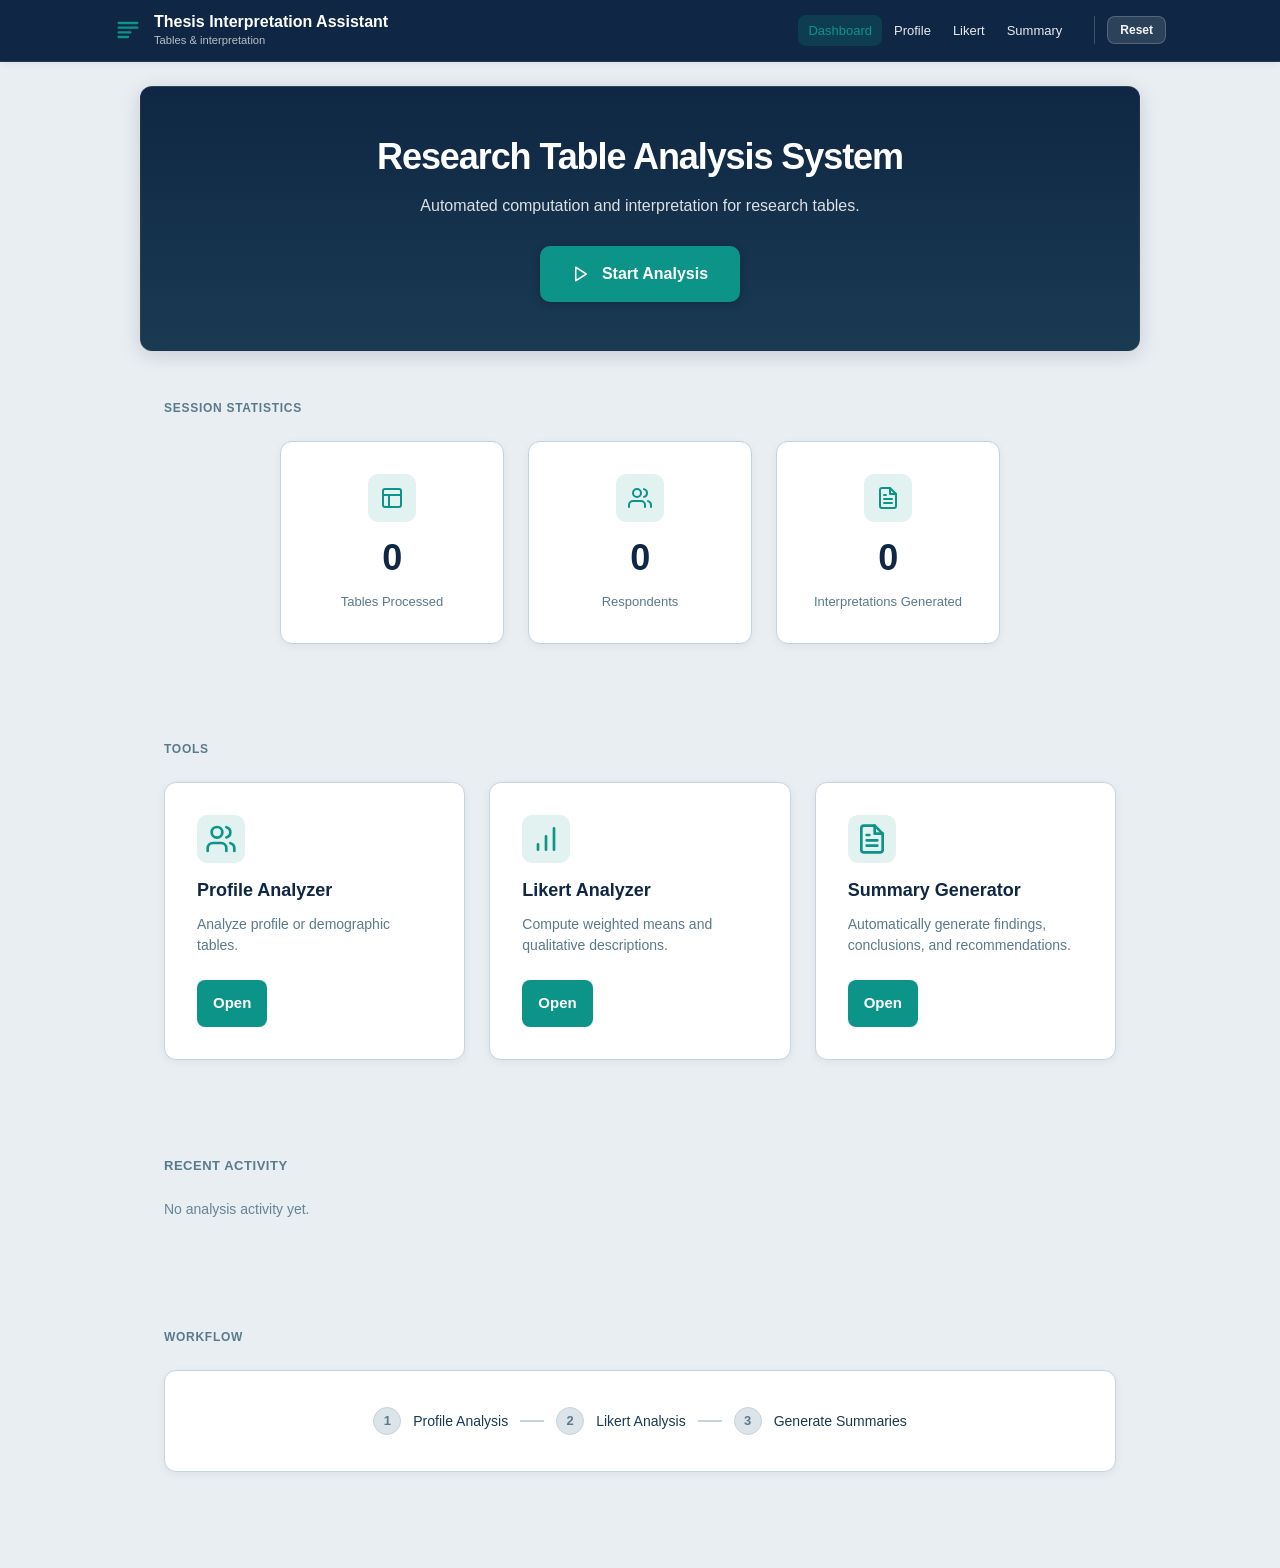
==== commit 041f5642: "summary" ====
--- a/index.html
+++ b/index.html
@@ -125,7 +125,15 @@
       </div>
     </section>
 
-    <!-- ========== E) Workflow ========== -->
+    <!-- ========== E) Recent Activity ========== -->
+    <section class="recent-activity" aria-labelledby="recent-activity-heading">
+      <div class="container">
+        <h2 id="recent-activity-heading" class="recent-activity__title">Recent Activity</h2>
+        <ul class="recent-activity__list" id="recent-activity-list" aria-label="Recent analysis activity"></ul>
+      </div>
+    </section>
+
+    <!-- ========== F) Workflow ========== -->
     <section class="workflow" aria-labelledby="workflow-heading">
       <div class="container">
         <h2 id="workflow-heading" class="workflow__title">Workflow</h2>
--- a/css/style.css
+++ b/css/style.css
@@ -389,6 +389,7 @@
 .section-title,
 .kpi__title,
 .quick-actions__title,
+.recent-activity__title,
 .workflow__title {
   margin: 0 0 var(--space-lg);
   font-size: 0.75rem;
@@ -399,6 +400,7 @@
 }
 .kpi__title { display: block; }
 .quick-actions__title { display: block; }
+.recent-activity__title { display: block; }
 .workflow__title { display: block; }
 
 /* ========== Session Statistics (KPI) ========== */
@@ -467,6 +469,43 @@
     gap: var(--space-md);
   }
 }
+/* ========== Recent Activity ========== */
+.recent-activity {
+  padding: var(--space-2xl) 0;
+}
+.recent-activity__list {
+  list-style: none;
+  margin: 0;
+  padding: 0;
+  max-width: 560px;
+}
+.recent-activity__empty {
+  font-size: 0.9375rem;
+  color: var(--text-muted);
+  padding: var(--space-md) 0;
+}
+.recent-activity__item {
+  display: flex;
+  justify-content: space-between;
+  align-items: flex-start;
+  gap: var(--space-md);
+  padding: var(--space-md) 0;
+  border-bottom: 1px solid var(--border);
+  font-size: 0.9375rem;
+}
+.recent-activity__item:last-child {
+  border-bottom: none;
+}
+.recent-activity__item-text {
+  flex: 1;
+  color: var(--text);
+}
+.recent-activity__item-time {
+  flex-shrink: 0;
+  font-size: 0.8125rem;
+  color: var(--text-muted);
+}
+
 @media (max-width: 420px) {
   .kpi__grid {
     grid-template-columns: 1fr;
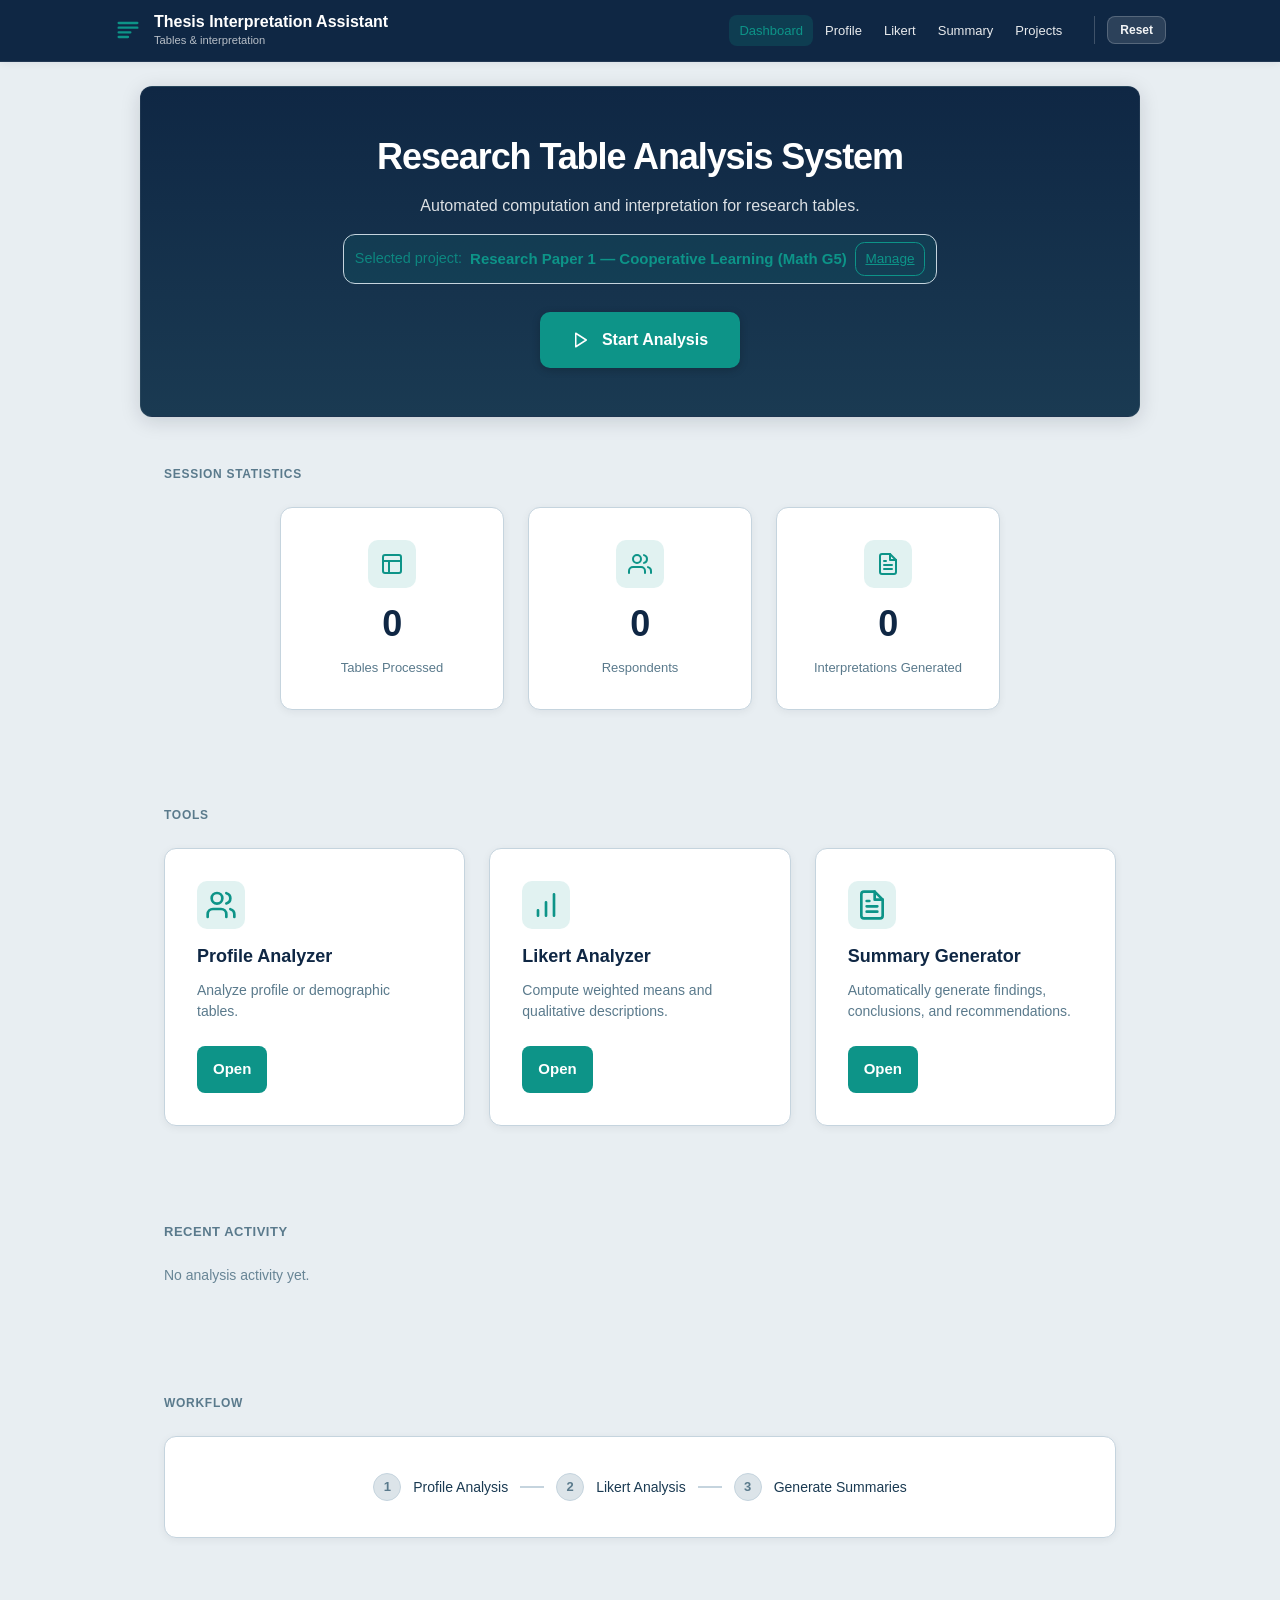
==== commit b1f56d25: "table" ====
--- a/index.html
+++ b/index.html
@@ -5,6 +5,7 @@
   <meta name="viewport" content="width=device-width, initial-scale=1.0">
   <title>Thesis Interpretation Assistant — Dashboard</title>
   <link rel="stylesheet" href="css/style.css">
+  <link rel="stylesheet" href="css/projects.css">
 </head>
 <body>
   <!-- ========== A) Top Bar (sticky) ========== -->
@@ -27,6 +28,7 @@
           <a href="profile-analyzer.html" class="top-bar__link">Profile</a>
           <a href="likert-analyzer.html" class="top-bar__link">Likert</a>
           <a href="summary-generator.html" class="top-bar__link">Summary</a>
+          <a href="projects.html" class="top-bar__link">Projects</a>
         </nav>
         <div class="top-bar__actions">
           <button type="button" class="btn btn--reset btn--sm" id="btn-reset-session" aria-label="Reset session data">Reset</button>
@@ -43,6 +45,7 @@
       <a href="profile-analyzer.html" class="nav-dropdown__link">Profile</a>
       <a href="likert-analyzer.html" class="nav-dropdown__link">Likert</a>
       <a href="summary-generator.html" class="nav-dropdown__link">Summary</a>
+      <a href="projects.html" class="nav-dropdown__link">Projects</a>
       <button type="button" class="btn btn--reset nav-dropdown__reset" id="btn-reset-mobile">Reset</button>
     </div>
   </header>
@@ -53,6 +56,11 @@
       <div class="container dashboard-header__inner">
         <h1 id="hero-title" class="dashboard-header__title">Research Table Analysis System</h1>
         <p class="dashboard-header__subtitle">Automated computation and interpretation for research tables.</p>
+        <div class="rp-inline" aria-label="Selected research project">
+          <span class="rp-inline__label">Selected project:</span>
+          <span class="rp-inline__value" data-rp-selected-name>—</span>
+          <a class="rp-inline__btn" href="projects.html">Manage</a>
+        </div>
         <a href="profile-analyzer.html" class="btn btn--primary dashboard-header__cta">
           <span class="dashboard-header__cta-icon" aria-hidden="true">
             <svg width="18" height="18" viewBox="0 0 24 24" fill="none" stroke="currentColor" stroke-width="2" stroke-linecap="round" stroke-linejoin="round"><polygon points="5 3 19 12 5 21 5 3"/></svg>
@@ -171,6 +179,7 @@
     </div>
   </div>
 
+  <script src="js/research-projects.js"></script>
   <script src="js/dashboard.js"></script>
 </body>
 </html>
--- a/css/projects.css
+++ b/css/projects.css
@@ -0,0 +1,226 @@
+.rp-inline {
+  display: inline-flex;
+  align-items: center;
+  gap: 0.5rem;
+  flex-wrap: wrap;
+  padding: 0.45rem 0.65rem;
+  border-radius: 0.75rem;
+  border: 1px solid var(--border, rgba(13, 148, 136, 0.35));
+  background: var(--accent-bg, rgba(13, 148, 136, 0.12));
+}
+
+.rp-inline__label {
+  font-size: 0.9rem;
+  opacity: 0.85;
+  color: var(--accent, #0d9488);
+}
+
+.rp-inline__value {
+  font-weight: 600;
+  color: var(--accent, #0d9488);
+}
+
+.rp-inline__btn {
+  appearance: none;
+  border: 1px solid var(--accent, #0d9488);
+  background: transparent;
+  color: var(--accent, #0d9488);
+  padding: 0.35rem 0.6rem;
+  border-radius: 0.6rem;
+  font-size: 0.85rem;
+  cursor: pointer;
+}
+.rp-inline__btn:hover { background: var(--accent-bg, rgba(13, 148, 136, 0.12)); }
+
+.rp-label {
+  display: block;
+  font-size: 0.9rem;
+  opacity: 0.9;
+  margin-bottom: 0.4rem;
+}
+.rp-hint {
+  margin: 0.5rem 0 0;
+  font-size: 0.85rem;
+  opacity: 0.85;
+}
+
+.rp-add {
+  padding: 0.85rem;
+  border: 1px solid rgba(255, 255, 255, 0.08);
+  border-radius: 0.9rem;
+  background: rgba(255, 255, 255, 0.03);
+}
+.rp-add__row {
+  display: flex;
+  gap: 0.6rem;
+  align-items: center;
+}
+
+.rp-input {
+  flex: 1;
+  min-width: 12rem;
+  padding: 0.55rem 0.7rem;
+  border-radius: 0.7rem;
+  border: 1px solid rgba(255, 255, 255, 0.16);
+  background: rgba(0, 0, 0, 0.25);
+  color: inherit;
+  outline: none;
+}
+.rp-input:focus {
+  border-color: rgba(99, 102, 241, 0.9);
+  box-shadow: 0 0 0 3px rgba(99, 102, 241, 0.2);
+}
+.rp-input--sm { padding: 0.45rem 0.6rem; border-radius: 0.6rem; }
+
+.rp-subtitle {
+  margin: 1rem 0 0.6rem;
+  font-size: 0.95rem;
+  opacity: 0.95;
+}
+
+.rp-structure {
+  margin-top: 0.9rem;
+  padding-top: 0.85rem;
+  border-top: 1px solid rgba(255, 255, 255, 0.08);
+}
+.rp-structure__header {
+  display: flex;
+  align-items: center;
+  justify-content: space-between;
+  gap: 0.75rem;
+  flex-wrap: wrap;
+}
+.rp-structure__project {
+  font-weight: 700;
+}
+.rp-structure__tabs {
+  display: inline-flex;
+  gap: 0.35rem;
+  flex-wrap: wrap;
+}
+.rp-tab {
+  appearance: none;
+  border: 1px solid rgba(255, 255, 255, 0.16);
+  background: transparent;
+  color: inherit;
+  padding: 0.32rem 0.55rem;
+  border-radius: 0.65rem;
+  cursor: pointer;
+  font-weight: 700;
+  font-size: 0.85rem;
+}
+.rp-tab.is-active {
+  border-color: rgba(13, 148, 136, 0.75);
+  background: rgba(13, 148, 136, 0.18);
+}
+.rp-structure__actions {
+  display: inline-flex;
+  gap: 0.45rem;
+  flex-wrap: wrap;
+  margin-top: 0.6rem;
+}
+
+.rp-cols__list {
+  display: grid;
+  gap: 0.55rem;
+  margin-top: 0.65rem;
+}
+.rp-col {
+  display: flex;
+  align-items: flex-start;
+  justify-content: space-between;
+  gap: 0.75rem;
+  padding: 0.65rem 0.7rem;
+  border: 1px solid rgba(255, 255, 255, 0.08);
+  border-radius: 0.9rem;
+  background: rgba(255, 255, 255, 0.02);
+}
+.rp-col__main {
+  flex: 1;
+  min-width: 200px;
+}
+.rp-col__meta {
+  margin-top: 0.35rem;
+  font-size: 0.8rem;
+  opacity: 0.85;
+}
+.rp-col__actions {
+  display: inline-flex;
+  gap: 0.4rem;
+  flex-wrap: wrap;
+  justify-content: flex-end;
+}
+
+.rp-list__items {
+  display: grid;
+  gap: 0.6rem;
+}
+
+.rp-item {
+  display: flex;
+  align-items: flex-start;
+  justify-content: space-between;
+  gap: 0.8rem;
+  padding: 0.75rem 0.8rem;
+  border: 1px solid rgba(255, 255, 255, 0.08);
+  border-radius: 0.9rem;
+  background: rgba(255, 255, 255, 0.02);
+}
+.rp-item__name-row {
+  display: inline-flex;
+  align-items: center;
+  gap: 0.5rem;
+  flex-wrap: wrap;
+}
+.rp-item__name { font-weight: 600; }
+.rp-item__actions {
+  display: inline-flex;
+  gap: 0.4rem;
+  flex-wrap: wrap;
+  justify-content: flex-end;
+}
+.rp-item__edit-actions {
+  display: inline-flex;
+  gap: 0.4rem;
+  margin-top: 0.45rem;
+}
+
+.rp-pill {
+  font-size: 0.75rem;
+  padding: 0.18rem 0.45rem;
+  border-radius: 999px;
+  border: 1px solid rgba(255, 255, 255, 0.18);
+  background: rgba(255, 255, 255, 0.06);
+  opacity: 0.95;
+}
+
+.rp-btn {
+  appearance: none;
+  border: 1px solid rgba(255, 255, 255, 0.16);
+  background: rgba(255, 255, 255, 0.06);
+  color: inherit;
+  padding: 0.55rem 0.75rem;
+  border-radius: 0.7rem;
+  cursor: pointer;
+  font-weight: 600;
+}
+.rp-btn:hover { background: rgba(255, 255, 255, 0.10); }
+.rp-btn--sm { padding: 0.35rem 0.55rem; font-size: 0.85rem; border-radius: 0.6rem; }
+.rp-btn--ghost { background: transparent; }
+.rp-btn--primary {
+  border-color: rgba(99, 102, 241, 0.75);
+  background: rgba(99, 102, 241, 0.22);
+}
+.rp-btn--primary:hover { background: rgba(99, 102, 241, 0.30); }
+.rp-btn--danger {
+  border-color: rgba(239, 68, 68, 0.65);
+  background: rgba(239, 68, 68, 0.14);
+}
+.rp-btn--danger:hover { background: rgba(239, 68, 68, 0.22); }
+
+@media (max-width: 520px) {
+  .rp-add__row { flex-direction: column; align-items: stretch; }
+  .rp-item { flex-direction: column; }
+  .rp-item__actions { justify-content: flex-start; }
+}
+
